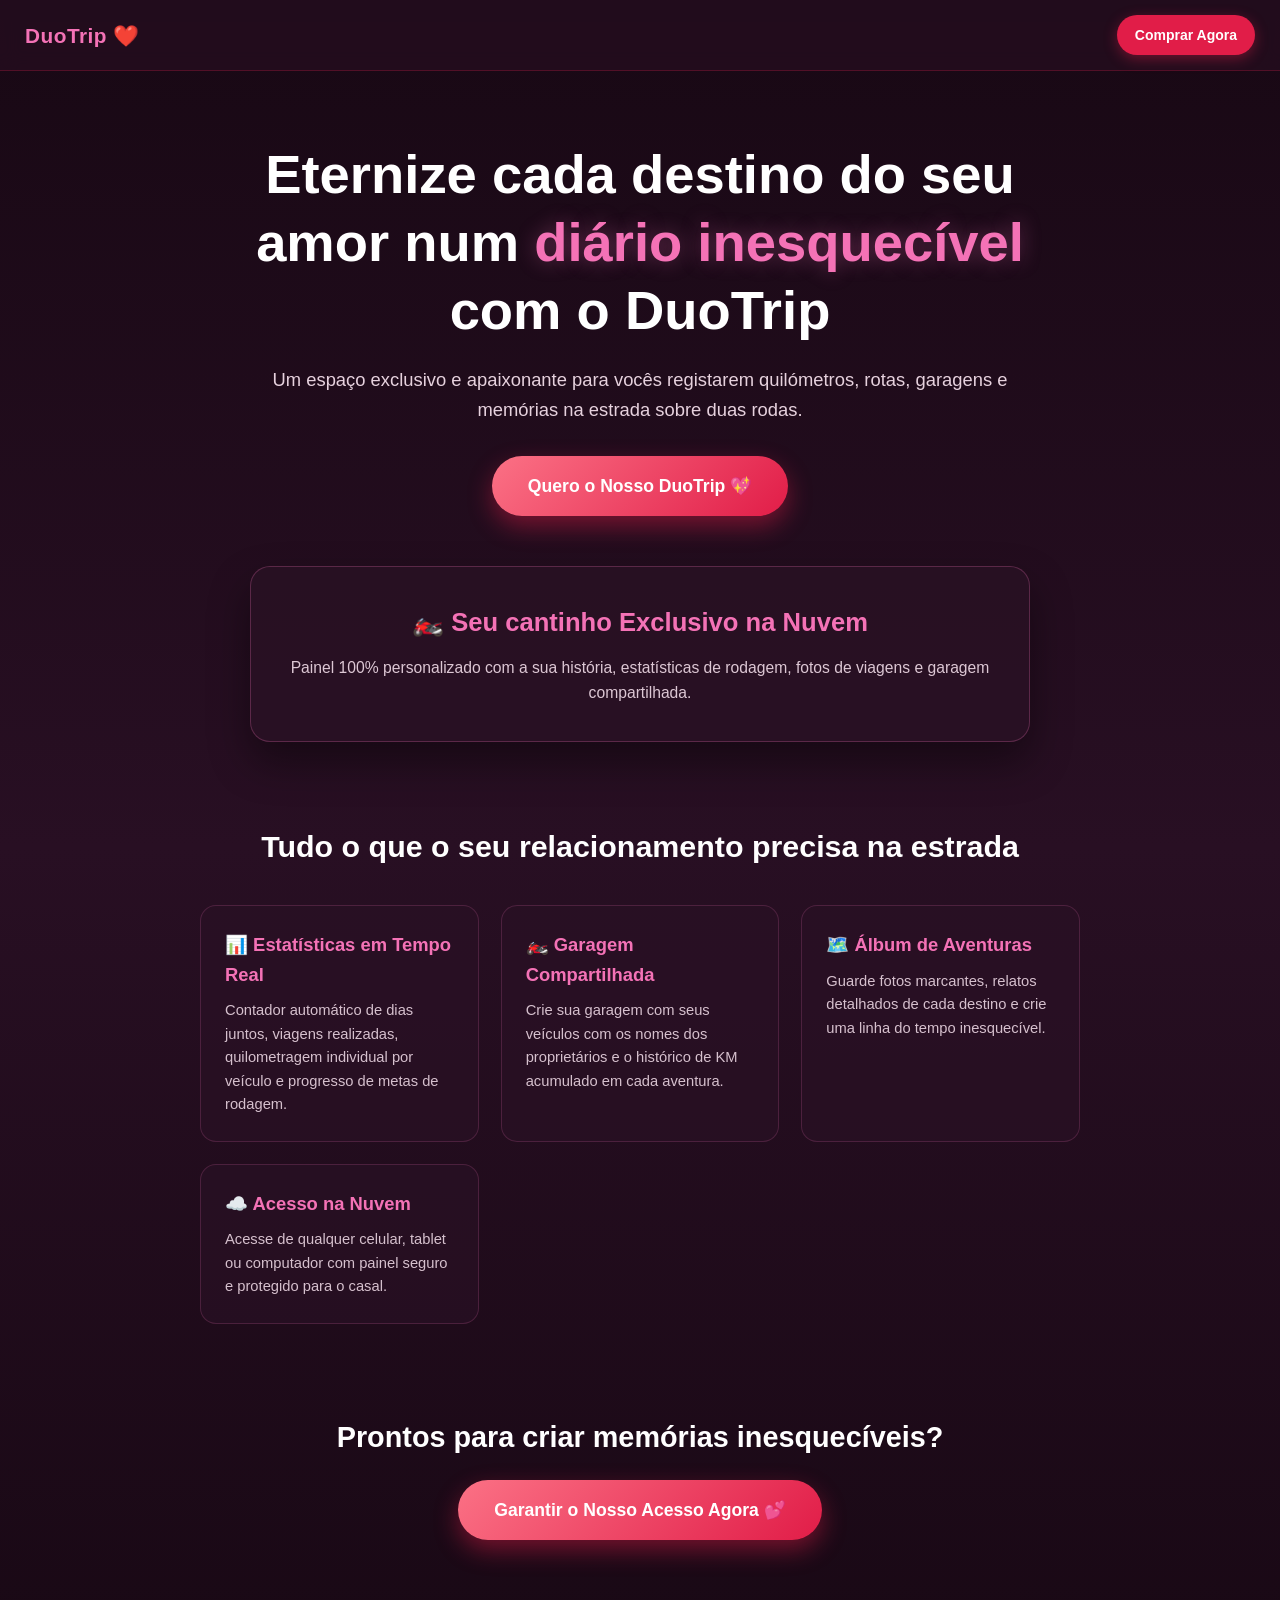
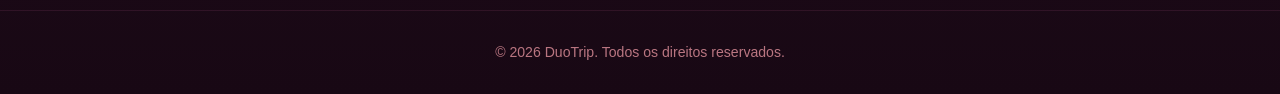
==== index.html @ 800222bc "update index.html" ====
<!DOCTYPE html>
<html lang="pt-BR">

<head>
    <meta charset="UTF-8">
    <meta name="viewport" content="width=device-width, initial-scale=1.0">
    <title>DuoTrip - O Diário de Viagens do Seu Casal ❤️</title>
    
    <style>
        * {
            margin: 0;
            padding: 0;
            box-sizing: border-box;
        }

        body {
            background: linear-gradient(180deg, #180814 0%, #280f23 50%, #180814 100%);
            color: #ffffff;
            font-family: Arial, sans-serif;
            min-height: 100vh;
            line-height: 1.6;
        }

        /* MENU DE NAVEGAÇÃO */
        .menu {
            background: rgba(35, 14, 30, 0.92);
            backdrop-filter: blur(10px);
            padding: 15px 25px;
            display: flex;
            justify-content: space-between;
            align-items: center;
            position: sticky;
            top: 0;
            z-index: 1000;
            border-bottom: 1px solid rgba(225, 29, 72, 0.25);
        }

        .menu-logo {
            font-weight: bold;
            color: #f472b6;
            font-size: 1.3rem;
            letter-spacing: 0.5px;
        }

        .btn-cta-menu {
            background: #e11d48;
            color: #ffffff;
            padding: 9px 18px;
            border-radius: 20px;
            font-weight: bold;
            text-decoration: none;
            font-size: 14px;
            transition: background 0.3s ease, transform 0.2s ease;
            box-shadow: 0 4px 14px rgba(225, 29, 72, 0.4);
        }

        .btn-cta-menu:hover {
            background: #be123c;
            transform: translateY(-1px);
        }

        /* HERO / APRESENTAÇÃO */
        .hero {
            padding: 70px 20px 50px;
            text-align: center;
            max-width: 820px;
            margin: 0 auto;
        }

        .hero h1 {
            font-size: clamp(2rem, 5vw, 3.4rem);
            color: #ffffff;
            margin-bottom: 20px;
            line-height: 1.25;
        }

        .hero h1 span {
            color: #f472b6;
            text-shadow: 0 0 20px rgba(244, 114, 182, 0.35);
        }

        .hero p {
            font-size: 1.15rem;
            color: #fce7f3;
            margin-bottom: 32px;
            opacity: 0.9;
        }

        .btn-principal {
            display: inline-block;
            background: linear-gradient(135deg, #fb7185 0%, #e11d48 100%);
            color: #ffffff;
            font-weight: bold;
            padding: 16px 36px;
            border-radius: 30px;
            font-size: 1.1rem;
            text-decoration: none;
            box-shadow: 0 10px 25px rgba(225, 29, 72, 0.45);
            transition: transform 0.25s ease, box-shadow 0.25s ease;
        }

        .btn-principal:hover {
            transform: translateY(-2px);
            box-shadow: 0 14px 30px rgba(225, 29, 72, 0.6);
        }

        /* DEMONSTRAÇÃO DO PAINEL */
        .preview-container {
            max-width: 820px;
            margin: 0 auto 60px;
            padding: 0 20px;
        }

        .preview-box {
            background: rgba(42, 18, 37, 0.75);
            border: 1px solid rgba(244, 114, 182, 0.25);
            border-radius: 20px;
            padding: 35px 25px;
            text-align: center;
            box-shadow: 0 20px 40px rgba(0, 0, 0, 0.4);
        }

        .preview-box h2 {
            color: #f472b6;
            margin-bottom: 12px;
            font-size: 1.6rem;
        }

        .preview-box p {
            color: #fce7f3;
            font-size: 0.98rem;
            opacity: 0.85;
        }

        /* RECURSOS */
        .recursos {
            max-width: 920px;
            margin: 0 auto;
            padding: 20px 20px 70px;
        }

        .recursos h2 {
            text-align: center;
            font-size: 1.9rem;
            margin-bottom: 35px;
            color: #ffffff;
        }

        .grid-recursos {
            display: grid;
            grid-template-columns: repeat(auto-fit, minmax(250px, 1fr));
            gap: 22px;
        }

        .card-recurso {
            background: rgba(42, 18, 37, 0.65);
            border: 1px solid rgba(244, 114, 182, 0.18);
            border-radius: 16px;
            padding: 24px;
            transition: border-color 0.3s ease;
        }

        .card-recurso:hover {
            border-color: rgba(244, 114, 182, 0.45);
        }

        .card-recurso h3 {
            color: #f472b6;
            font-size: 1.15rem;
            margin-bottom: 10px;
        }

        .card-recurso p {
            color: #fce7f3;
            font-size: 0.92rem;
            opacity: 0.82;
        }

        footer {
            text-align: center;
            padding: 30px 20px;
            border-top: 1px solid rgba(244, 114, 182, 0.15);
            color: #fda4af;
            font-size: 0.88rem;
            opacity: 0.7;
        }
    </style>
</head>

<body>

    <!-- MENU -->
    <nav class="menu">
        <div class="menu-logo">DuoTrip ❤️</div>
        <a href="https://pay.kiwify.com.br/4cA5c9F" class="btn-cta-menu">Comprar Agora</a>
    </nav>

    <!-- HERO -->
    <header class="hero">
        <h1>Eternize cada destino do seu amor num <span>diário inesquecível</span> com o DuoTrip</h1>
        <p>Um espaço exclusivo e apaixonante para vocês registarem quilómetros, rotas, garagens e memórias na estrada sobre duas rodas.</p>
        <a href="https://pay.kiwify.com.br/4cA5c9F" class="btn-principal">Quero o Nosso DuoTrip 💖</a>
    </header>

    <!-- DEMONSTRAÇÃO -->
    <div class="preview-container">
        <div class="preview-box">
            <h2>🏍️ Seu cantinho Exclusivo na Nuvem</h2>
            <p>Painel 100% personalizado com a sua história, estatísticas de rodagem, fotos de viagens e garagem compartilhada.</p>
        </div>
    </div>

    <!-- RECURSOS -->
    <section class="recursos">
        <h2>Tudo o que o seu relacionamento precisa na estrada</h2>
        <div class="grid-recursos">
            <div class="card-recurso">
                <h3>📊 Estatísticas em Tempo Real</h3>
                <p>Contador automático de dias juntos, viagens realizadas, quilometragem individual por veículo e progresso de metas de rodagem.</p>
            </div>
            <div class="card-recurso">
                <h3>🏍️ Garagem Compartilhada</h3>
                <p>Crie sua garagem com seus veículos com os nomes dos proprietários e o histórico de KM acumulado em cada aventura.</p>
            </div>
            <div class="card-recurso">
                <h3>🗺️ Álbum de Aventuras</h3>
                <p>Guarde fotos marcantes, relatos detalhados de cada destino e crie uma linha do tempo inesquecível.</p>
            </div>
            <div class="card-recurso">
                <h3>☁️ Acesso na Nuvem</h3>
                <p>Acesse de qualquer celular, tablet ou computador com painel seguro e protegido para o casal.</p>
            </div>
        </div>
    </section>

    <!-- CHAMADA FINAL -->
    <div style="text-align: center; padding: 20px 20px 70px;">
        <h2 style="font-size: 1.8rem; margin-bottom: 20px;">Prontos para criar memórias inesquecíveis?</h2>
        <a href="https://pay.kiwify.com.br/4cA5c9F" class="btn-principal">Garantir o Nosso Acesso Agora 💕</a>
    </div>

    <!-- RODAPÉ -->
    <footer>
        <p>&copy; 2026 DuoTrip. Todos os direitos reservados.</p>
    </footer>

</body>

</html>
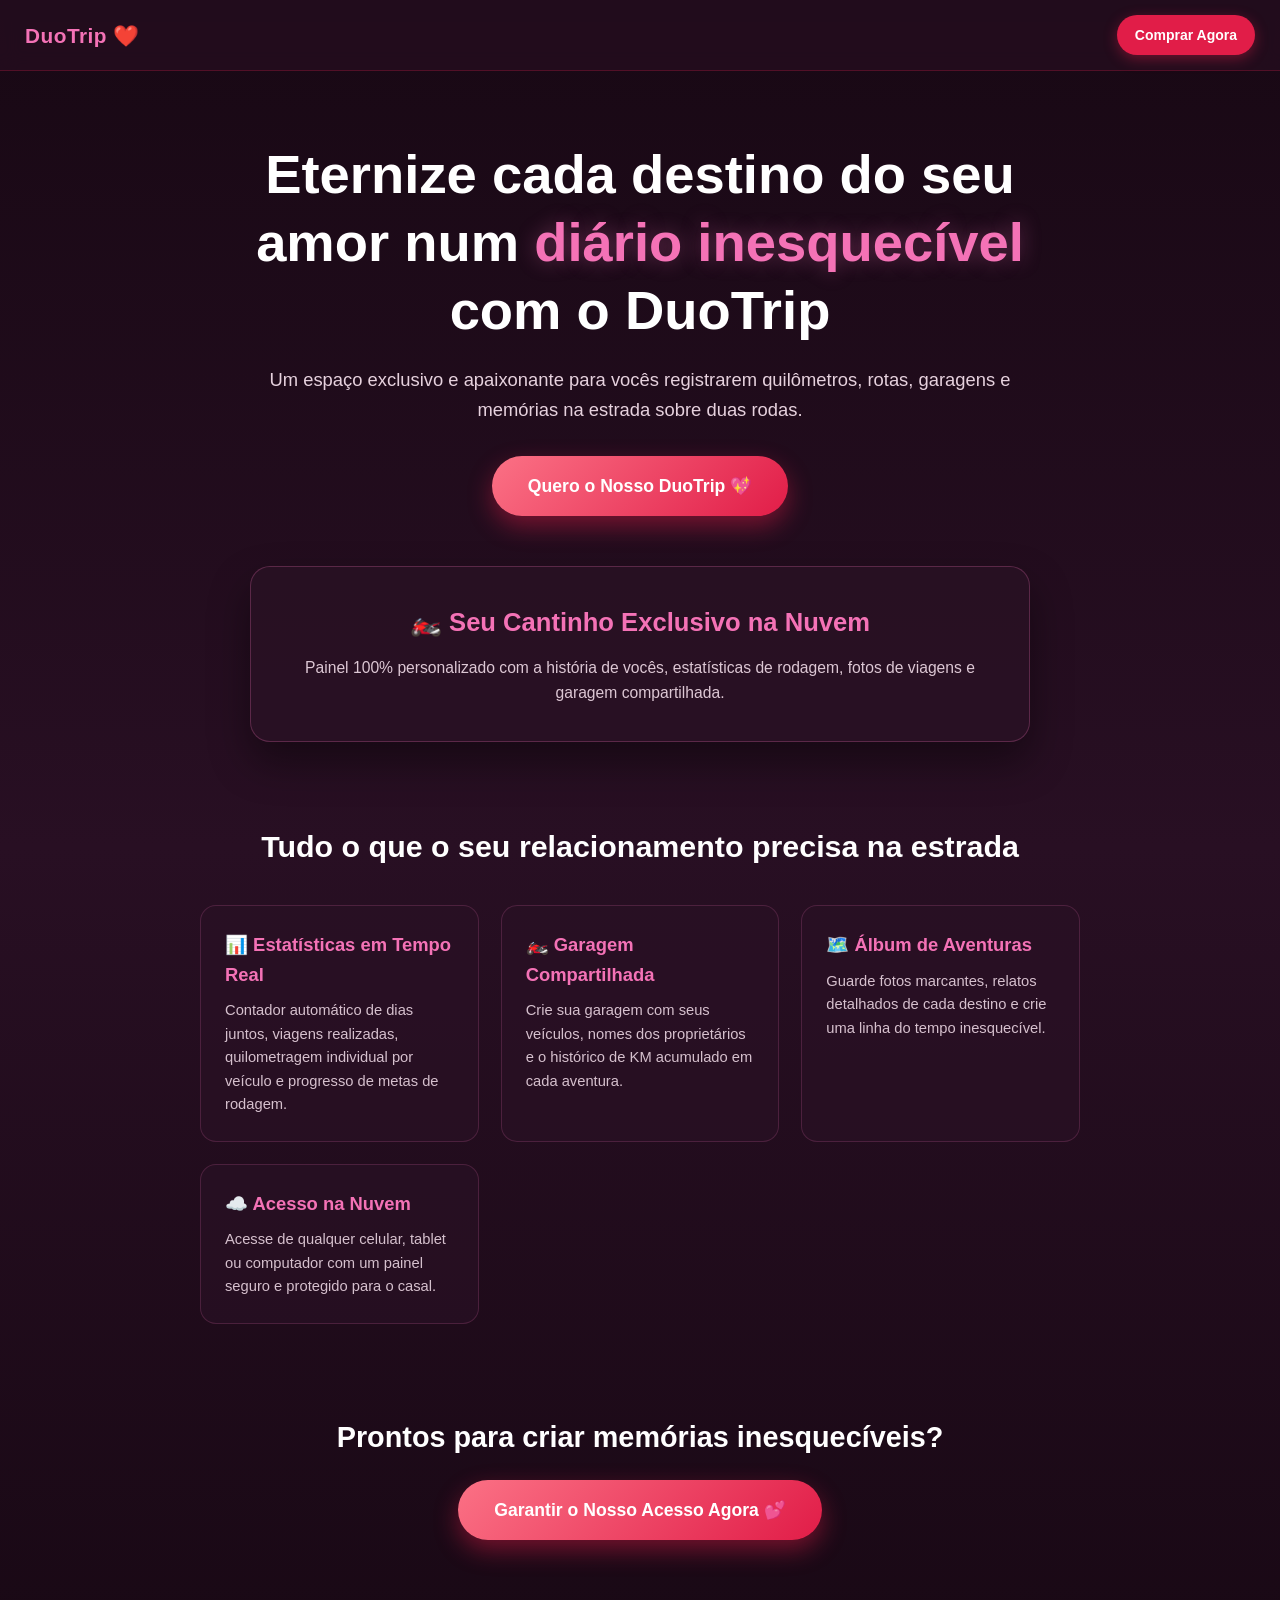
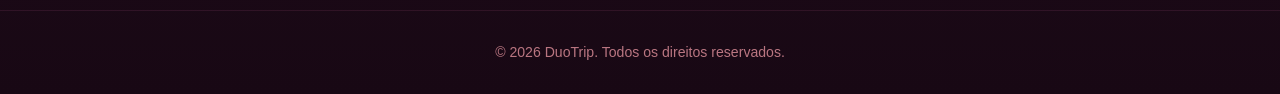
==== commit e85f5785: "update index.html" ====
--- a/index.html
+++ b/index.html
@@ -198,15 +198,15 @@
     <!-- HERO -->
     <header class="hero">
         <h1>Eternize cada destino do seu amor num <span>diário inesquecível</span> com o DuoTrip</h1>
-        <p>Um espaço exclusivo e apaixonante para vocês registarem quilómetros, rotas, garagens e memórias na estrada sobre duas rodas.</p>
+        <p>Um espaço exclusivo e apaixonante para vocês registrarem quilômetros, rotas, garagens e memórias na estrada sobre duas rodas.</p>
         <a href="https://pay.kiwify.com.br/4cA5c9F" class="btn-principal">Quero o Nosso DuoTrip 💖</a>
     </header>
 
     <!-- DEMONSTRAÇÃO -->
     <div class="preview-container">
         <div class="preview-box">
-            <h2>🏍️ Seu cantinho Exclusivo na Nuvem</h2>
-            <p>Painel 100% personalizado com a sua história, estatísticas de rodagem, fotos de viagens e garagem compartilhada.</p>
+            <h2>🏍️ Seu Cantinho Exclusivo na Nuvem</h2>
+            <p>Painel 100% personalizado com a história de vocês, estatísticas de rodagem, fotos de viagens e garagem compartilhada.</p>
         </div>
     </div>
 
@@ -220,7 +220,7 @@
             </div>
             <div class="card-recurso">
                 <h3>🏍️ Garagem Compartilhada</h3>
-                <p>Crie sua garagem com seus veículos com os nomes dos proprietários e o histórico de KM acumulado em cada aventura.</p>
+                <p>Crie sua garagem com seus veículos, nomes dos proprietários e o histórico de KM acumulado em cada aventura.</p>
             </div>
             <div class="card-recurso">
                 <h3>🗺️ Álbum de Aventuras</h3>
@@ -228,7 +228,7 @@
             </div>
             <div class="card-recurso">
                 <h3>☁️ Acesso na Nuvem</h3>
-                <p>Acesse de qualquer celular, tablet ou computador com painel seguro e protegido para o casal.</p>
+                <p>Acesse de qualquer celular, tablet ou computador com um painel seguro e protegido para o casal.</p>
             </div>
         </div>
     </section>
